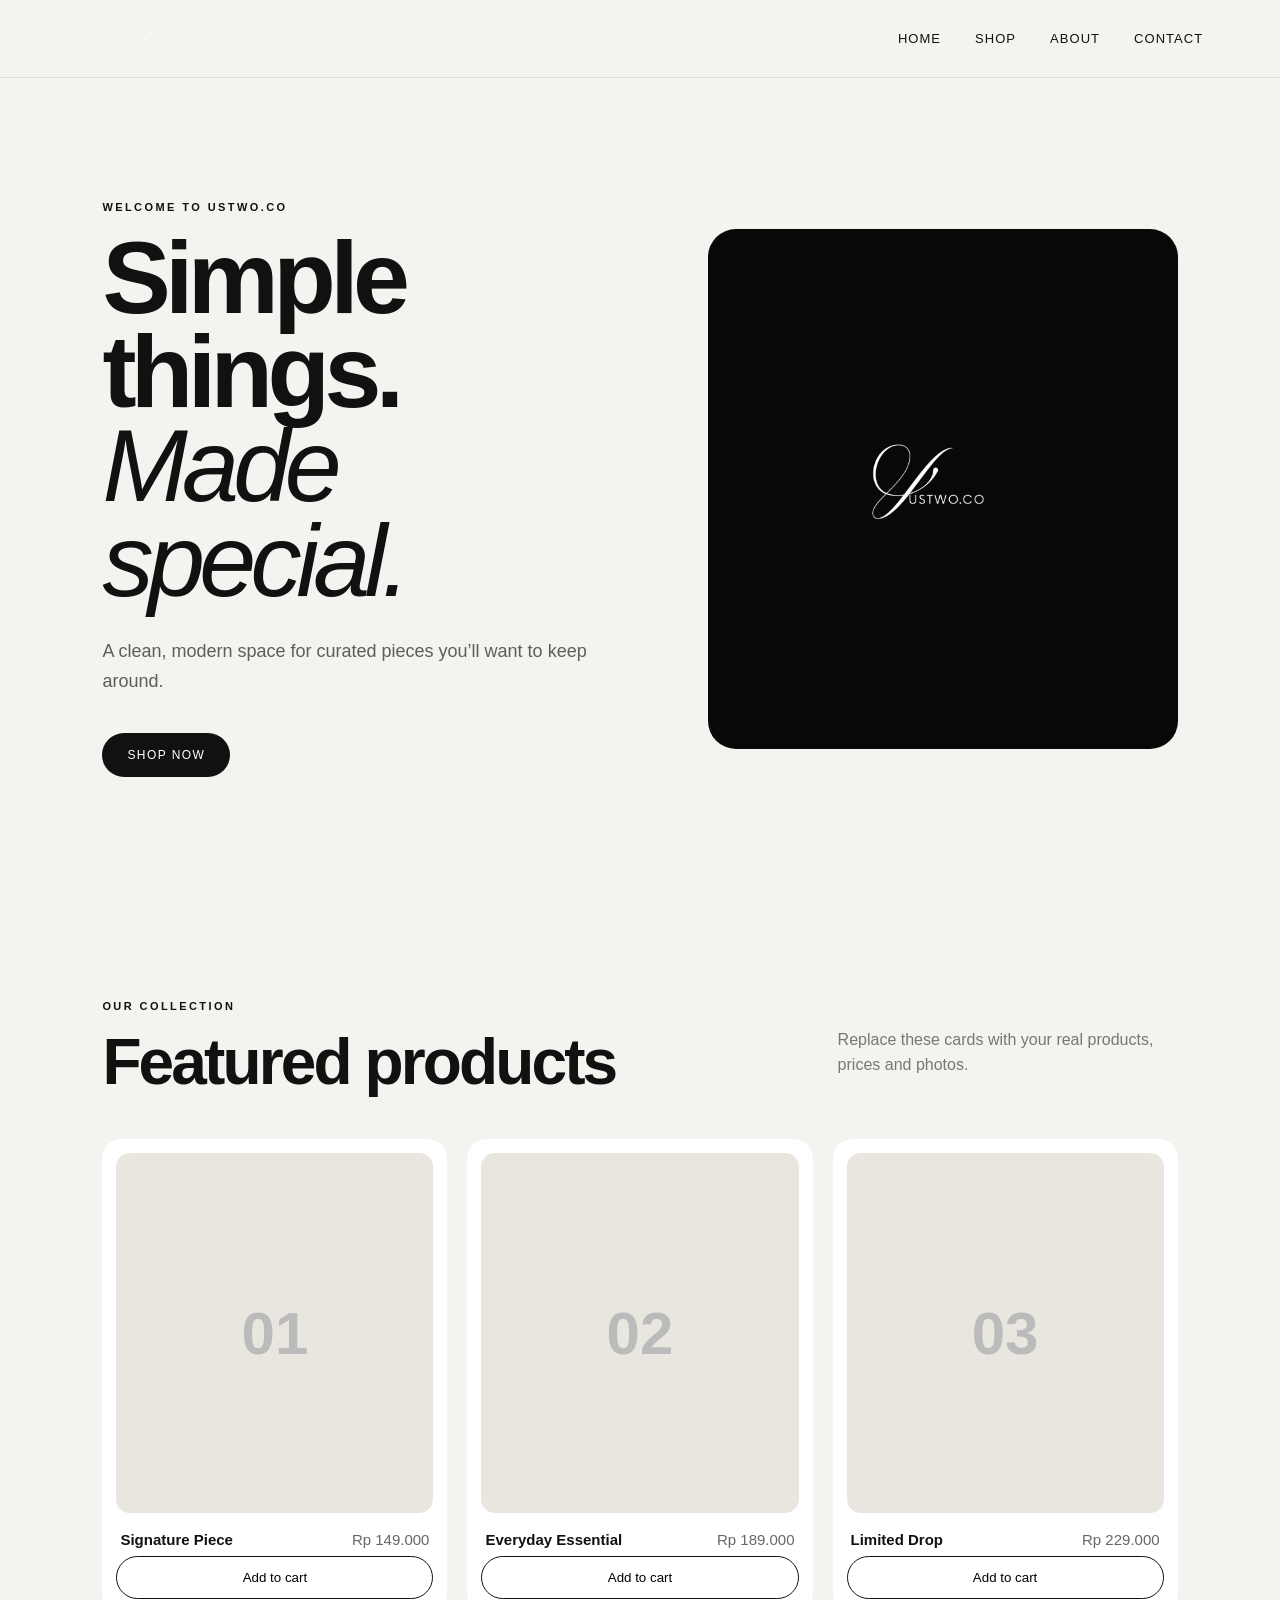
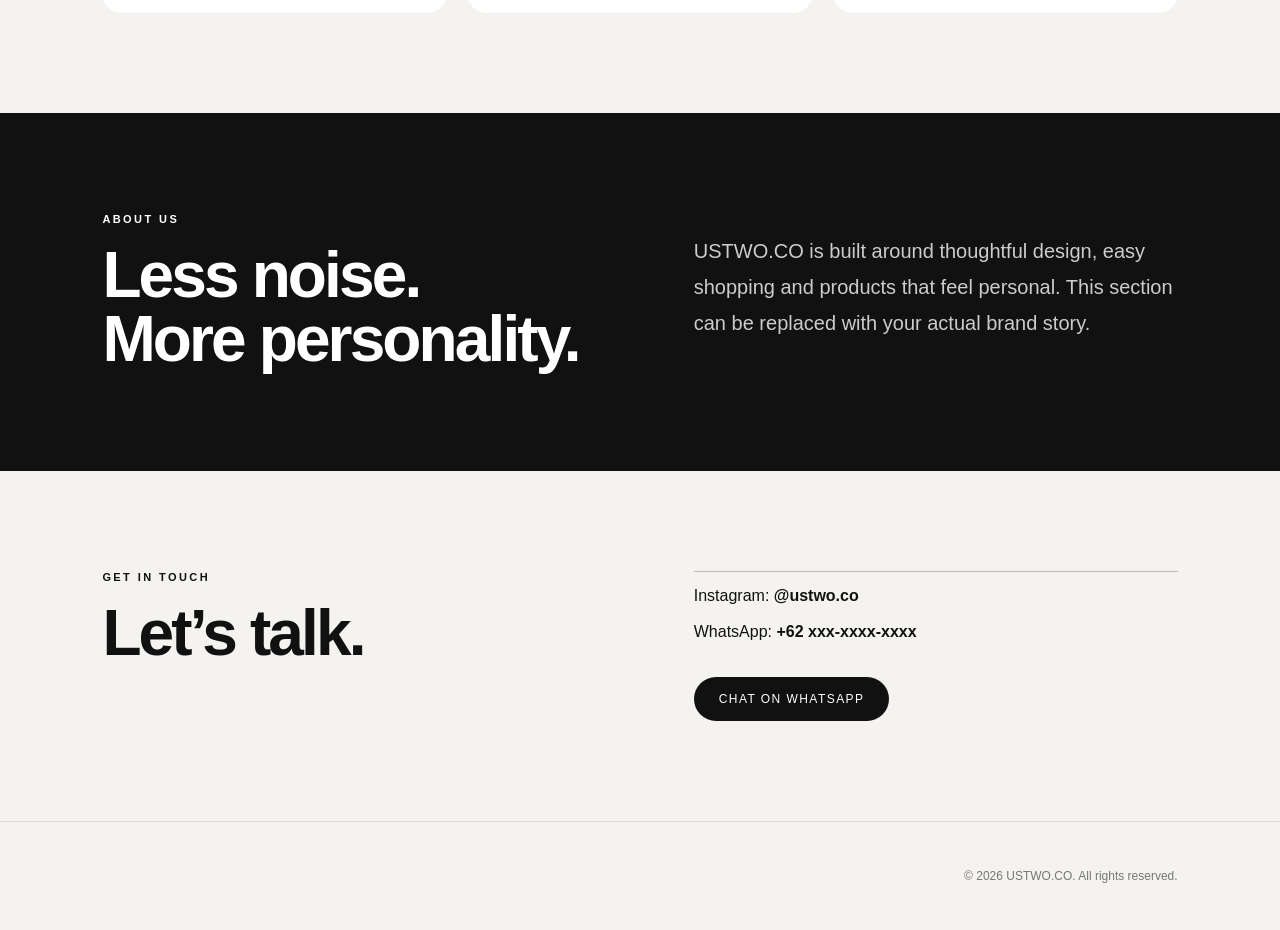
==== index.html @ 666a858c "Add files via upload" ====
<!doctype html>
<html lang="en">
<head>
  <meta charset="utf-8">
  <meta name="viewport" content="width=device-width,initial-scale=1">
  <title>USTWO.CO — Official Store</title>
  <meta name="description" content="USTWO.CO — simple, modern and curated.">
  <link rel="stylesheet" href="style.css">
</head>
<body>
  <header class="nav">
    <a class="brand" href="#home"><img src="assets/logo.png" alt="USTWO.CO"></a>
    <nav>
      <a href="#home">Home</a>
      <a href="#shop">Shop</a>
      <a href="#about">About</a>
      <a href="#contact">Contact</a>
    </nav>
    <button class="menu" aria-label="Open menu">☰</button>
  </header>

  <main>
    <section id="home" class="hero">
      <div class="hero-copy">
        <p class="eyebrow">WELCOME TO USTWO.CO</p>
        <h1>Simple things.<br><span>Made special.</span></h1>
        <p class="lead">A clean, modern space for curated pieces you’ll want to keep around.</p>
        <a class="button" href="#shop">Shop now</a>
      </div>
      <div class="hero-card">
        <img src="assets/logo.png" alt="USTWO.CO logo">
      </div>
    </section>

    <section id="shop" class="section">
      <div class="section-head">
        <div>
          <p class="eyebrow">OUR COLLECTION</p>
          <h2>Featured products</h2>
        </div>
        <p class="muted">Replace these cards with your real products, prices and photos.</p>
      </div>

      <div class="products">
        <article class="product">
          <div class="product-image">01</div>
          <div class="product-info"><h3>Signature Piece</h3><p>Rp 149.000</p></div>
          <button onclick="addToCart('Signature Piece')">Add to cart</button>
        </article>
        <article class="product">
          <div class="product-image">02</div>
          <div class="product-info"><h3>Everyday Essential</h3><p>Rp 189.000</p></div>
          <button onclick="addToCart('Everyday Essential')">Add to cart</button>
        </article>
        <article class="product">
          <div class="product-image">03</div>
          <div class="product-info"><h3>Limited Drop</h3><p>Rp 229.000</p></div>
          <button onclick="addToCart('Limited Drop')">Add to cart</button>
        </article>
      </div>
    </section>

    <section id="about" class="about section">
      <div>
        <p class="eyebrow">ABOUT US</p>
        <h2>Less noise.<br>More personality.</h2>
      </div>
      <p>USTWO.CO is built around thoughtful design, easy shopping and products that feel personal. This section can be replaced with your actual brand story.</p>
    </section>

    <section id="contact" class="contact section">
      <div>
        <p class="eyebrow">GET IN TOUCH</p>
        <h2>Let’s talk.</h2>
      </div>
      <div class="contact-box">
        <p>Instagram: <strong>@ustwo.co</strong></p>
        <p>WhatsApp: <strong>+62 xxx-xxxx-xxxx</strong></p>
        <a class="button dark" href="https://wa.me/" target="_blank">Chat on WhatsApp</a>
      </div>
    </section>
  </main>

  <footer>
    <img src="assets/logo.png" alt="USTWO.CO">
    <p>© 2026 USTWO.CO. All rights reserved.</p>
  </footer>

  <div id="toast" class="toast"></div>
  <script src="script.js"></script>
</body>
</html>
---- style.css ----
*{box-sizing:border-box}html{scroll-behavior:smooth}body{margin:0;background:#f5f3ef;color:#111;font-family:Arial,Helvetica,sans-serif}.nav{height:78px;display:flex;align-items:center;justify-content:space-between;padding:0 6%;position:sticky;top:0;background:rgba(245,243,239,.92);backdrop-filter:blur(12px);z-index:10;border-bottom:1px solid #ddd}.brand img{width:150px;height:auto;max-height:52px;object-fit:contain}.nav nav{display:flex;gap:34px}.nav nav a{color:#111;text-decoration:none;font-size:13px;letter-spacing:.08em;text-transform:uppercase}.menu{display:none;border:0;background:none;font-size:24px}.hero{min-height:calc(100vh - 78px);display:grid;grid-template-columns:1.05fr .95fr;align-items:center;padding:8% 8%;gap:8%}.eyebrow{font-size:11px;letter-spacing:.22em;font-weight:700;margin:0 0 18px}.hero h1{font-size:clamp(54px,8vw,110px);line-height:.92;margin:0 0 28px;letter-spacing:-.055em}.hero h1 span{font-style:italic;font-weight:400}.lead{max-width:500px;color:#5d5d5d;font-size:18px;line-height:1.7}.button{display:inline-block;margin-top:18px;padding:15px 25px;background:#111;color:#fff;text-decoration:none;font-size:12px;letter-spacing:.12em;text-transform:uppercase;border-radius:999px}.hero-card{min-height:520px;border-radius:28px;background:#080808;display:flex;align-items:center;justify-content:center;overflow:hidden}.hero-card img{width:70%;max-height:70%;object-fit:contain}.section{padding:100px 8%}.section-head{display:flex;justify-content:space-between;align-items:end;gap:30px;margin-bottom:45px}.section h2{font-size:clamp(38px,5vw,68px);line-height:1;margin:0;letter-spacing:-.045em}.muted{color:#777;max-width:340px;line-height:1.6}.products{display:grid;grid-template-columns:repeat(3,1fr);gap:20px}.product{background:#fff;padding:14px;border-radius:20px}.product-image{height:360px;background:#e9e6e0;border-radius:14px;display:flex;align-items:center;justify-content:center;font-size:60px;font-weight:800;color:#bbb}.product-info{display:flex;justify-content:space-between;gap:10px;padding:18px 4px 8px}.product h3,.product p{margin:0;font-size:15px}.product p{color:#666}.product button{width:100%;padding:13px;border:1px solid #111;background:transparent;border-radius:999px;cursor:pointer}.about{display:grid;grid-template-columns:1fr 1fr;gap:10%;background:#111;color:#fff}.about p:last-child{font-size:20px;line-height:1.8;color:#ccc}.contact{display:grid;grid-template-columns:1fr 1fr;gap:10%}.contact-box{border-top:1px solid #bbb;padding-top:15px}.contact-box p{margin:0 0 18px}.dark{background:#111}footer{padding:35px 8%;border-top:1px solid #ddd;display:flex;align-items:center;justify-content:space-between;color:#777;font-size:12px}footer img{width:120px;height:35px;object-fit:contain}.toast{position:fixed;bottom:25px;left:50%;transform:translateX(-50%) translateY(20px);background:#111;color:#fff;padding:13px 20px;border-radius:999px;opacity:0;transition:.3s;pointer-events:none}.toast.show{opacity:1;transform:translateX(-50%) translateY(0)}@media(max-width:760px){.nav{padding:0 5%}.nav nav{display:none}.menu{display:block}.hero{grid-template-columns:1fr;padding:70px 6%}.hero-card{min-height:330px}.section{padding:75px 6%}.section-head,.about,.contact{grid-template-columns:1fr;display:grid}.products{grid-template-columns:1fr}.product-image{height:280px}footer{padding:30px 6%;flex-direction:column;gap:15px}}
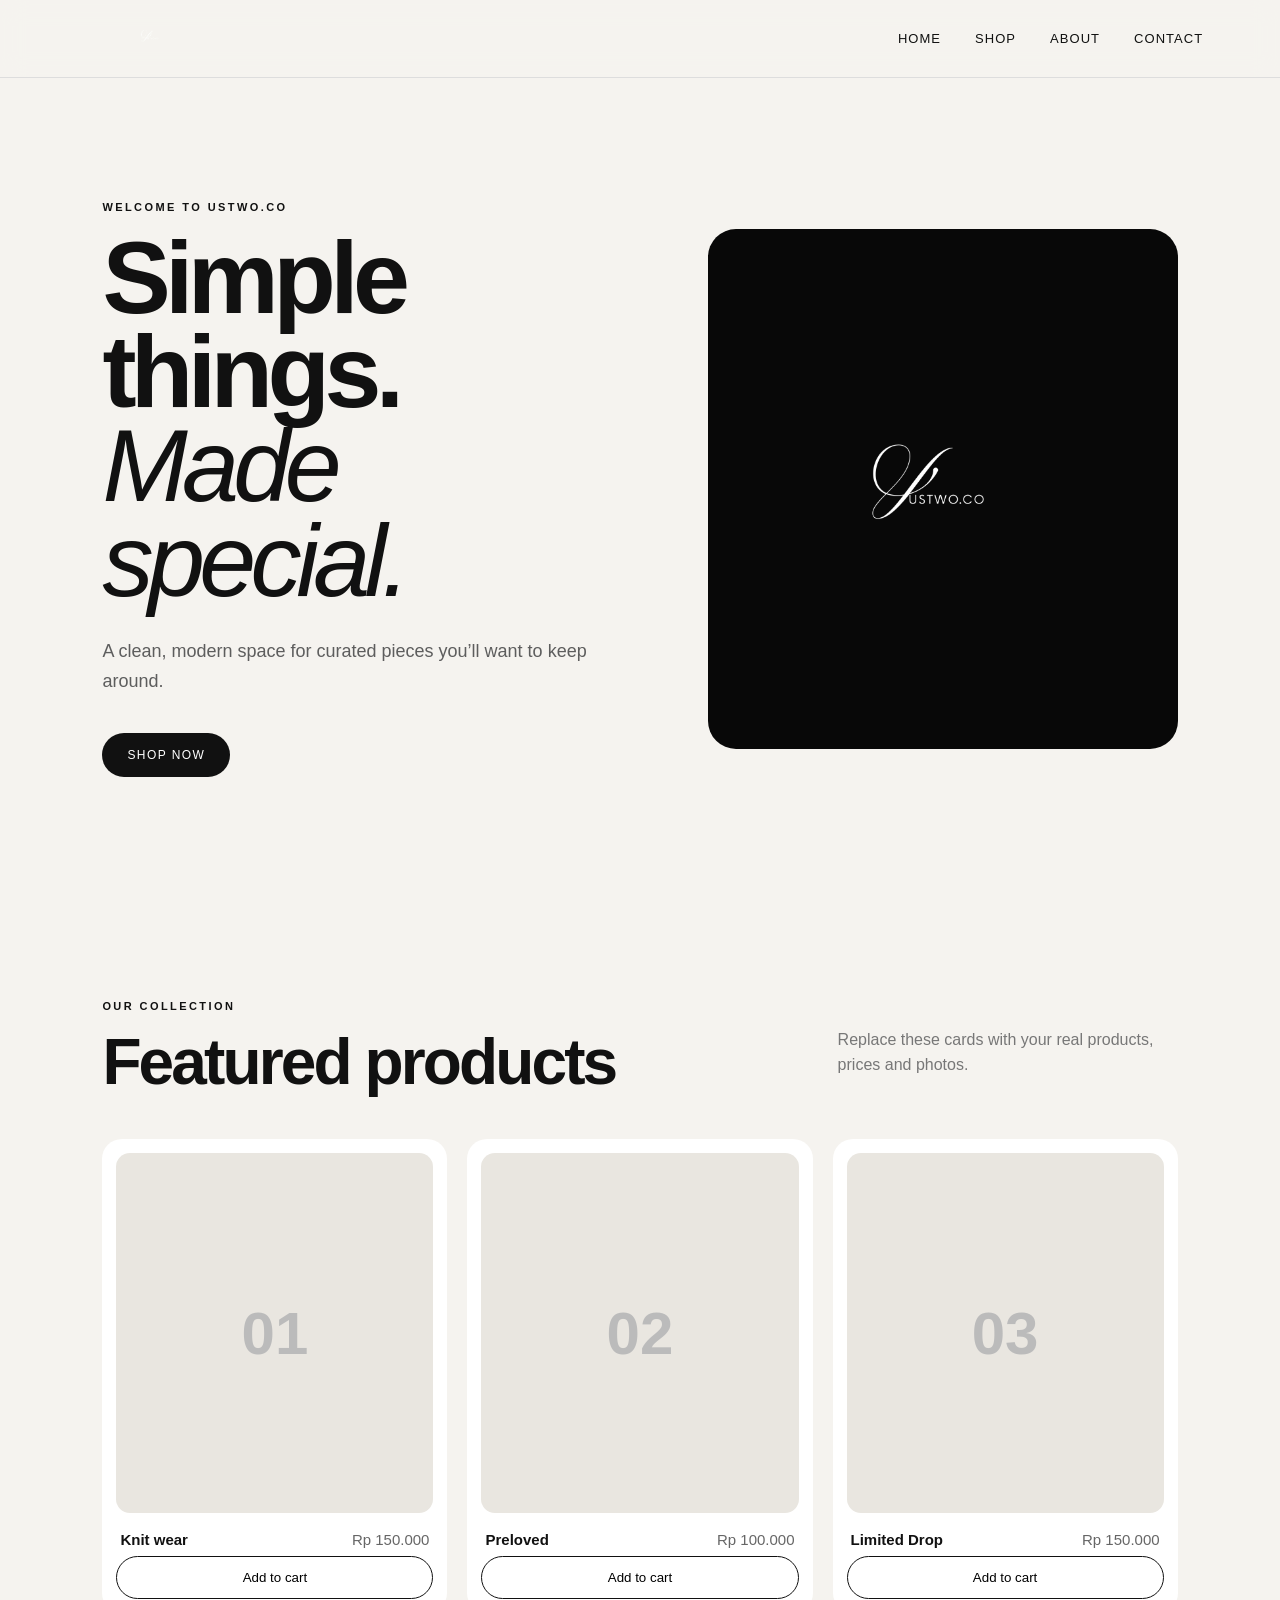
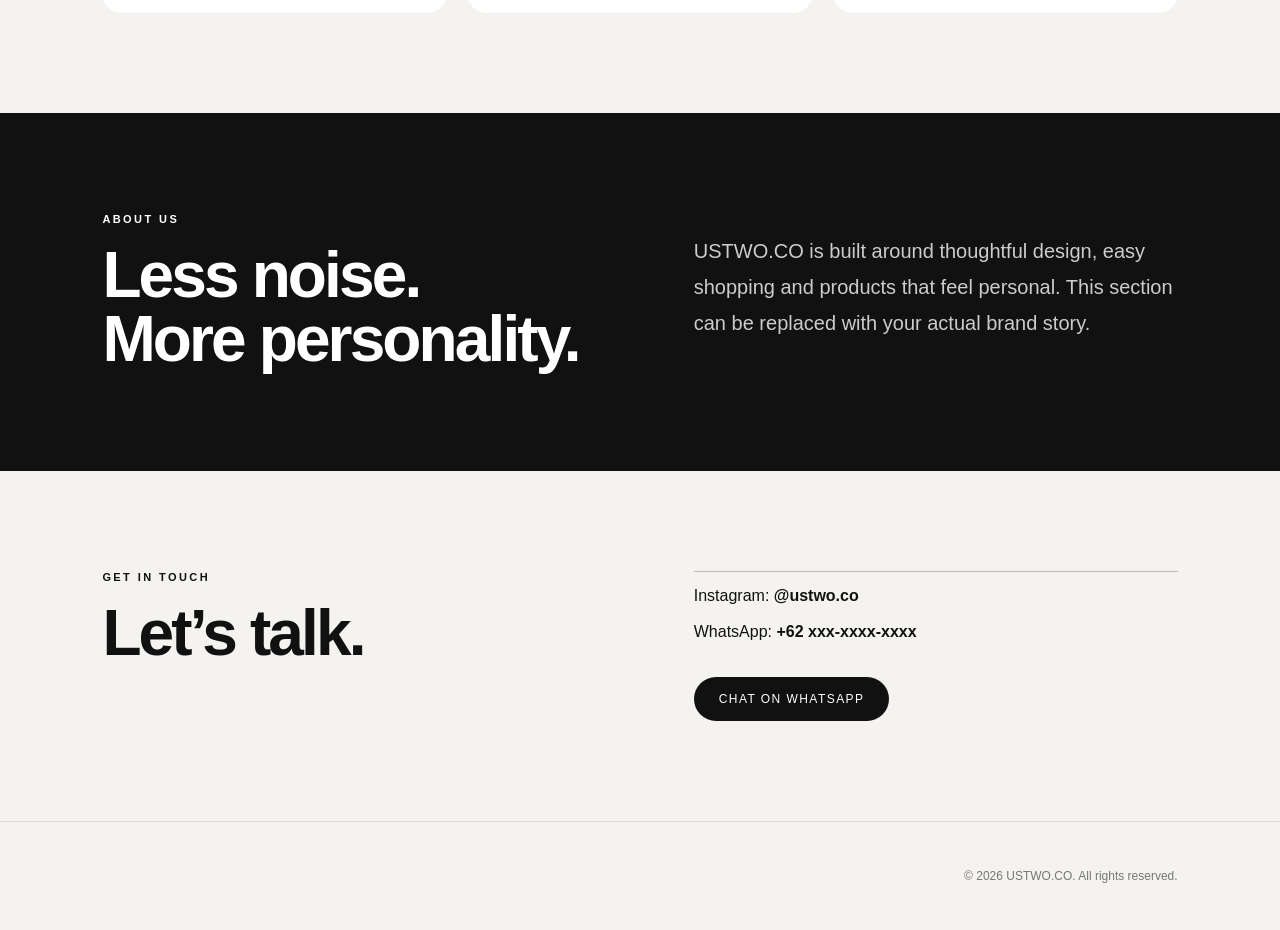
==== commit 3ca6ab69: "Update index.html" ====
--- a/index.html
+++ b/index.html
@@ -44,17 +44,17 @@
       <div class="products">
         <article class="product">
           <div class="product-image">01</div>
-          <div class="product-info"><h3>Signature Piece</h3><p>Rp 149.000</p></div>
-          <button onclick="addToCart('Signature Piece')">Add to cart</button>
+          <div class="product-info"><h3>Knit wear</h3><p>Rp 150.000</p></div>
+          <button onclick="addToCart('Knit wear')">Add to cart</button>
         </article>
         <article class="product">
           <div class="product-image">02</div>
-          <div class="product-info"><h3>Everyday Essential</h3><p>Rp 189.000</p></div>
-          <button onclick="addToCart('Everyday Essential')">Add to cart</button>
+          <div class="product-info"><h3>Preloved</h3><p>Rp 100.000</p></div>
+          <button onclick="addToCart('Preloved')">Add to cart</button>
         </article>
         <article class="product">
           <div class="product-image">03</div>
-          <div class="product-info"><h3>Limited Drop</h3><p>Rp 229.000</p></div>
+          <div class="product-info"><h3>Limited Drop</h3><p>Rp 150.000</p></div>
           <button onclick="addToCart('Limited Drop')">Add to cart</button>
         </article>
       </div>
